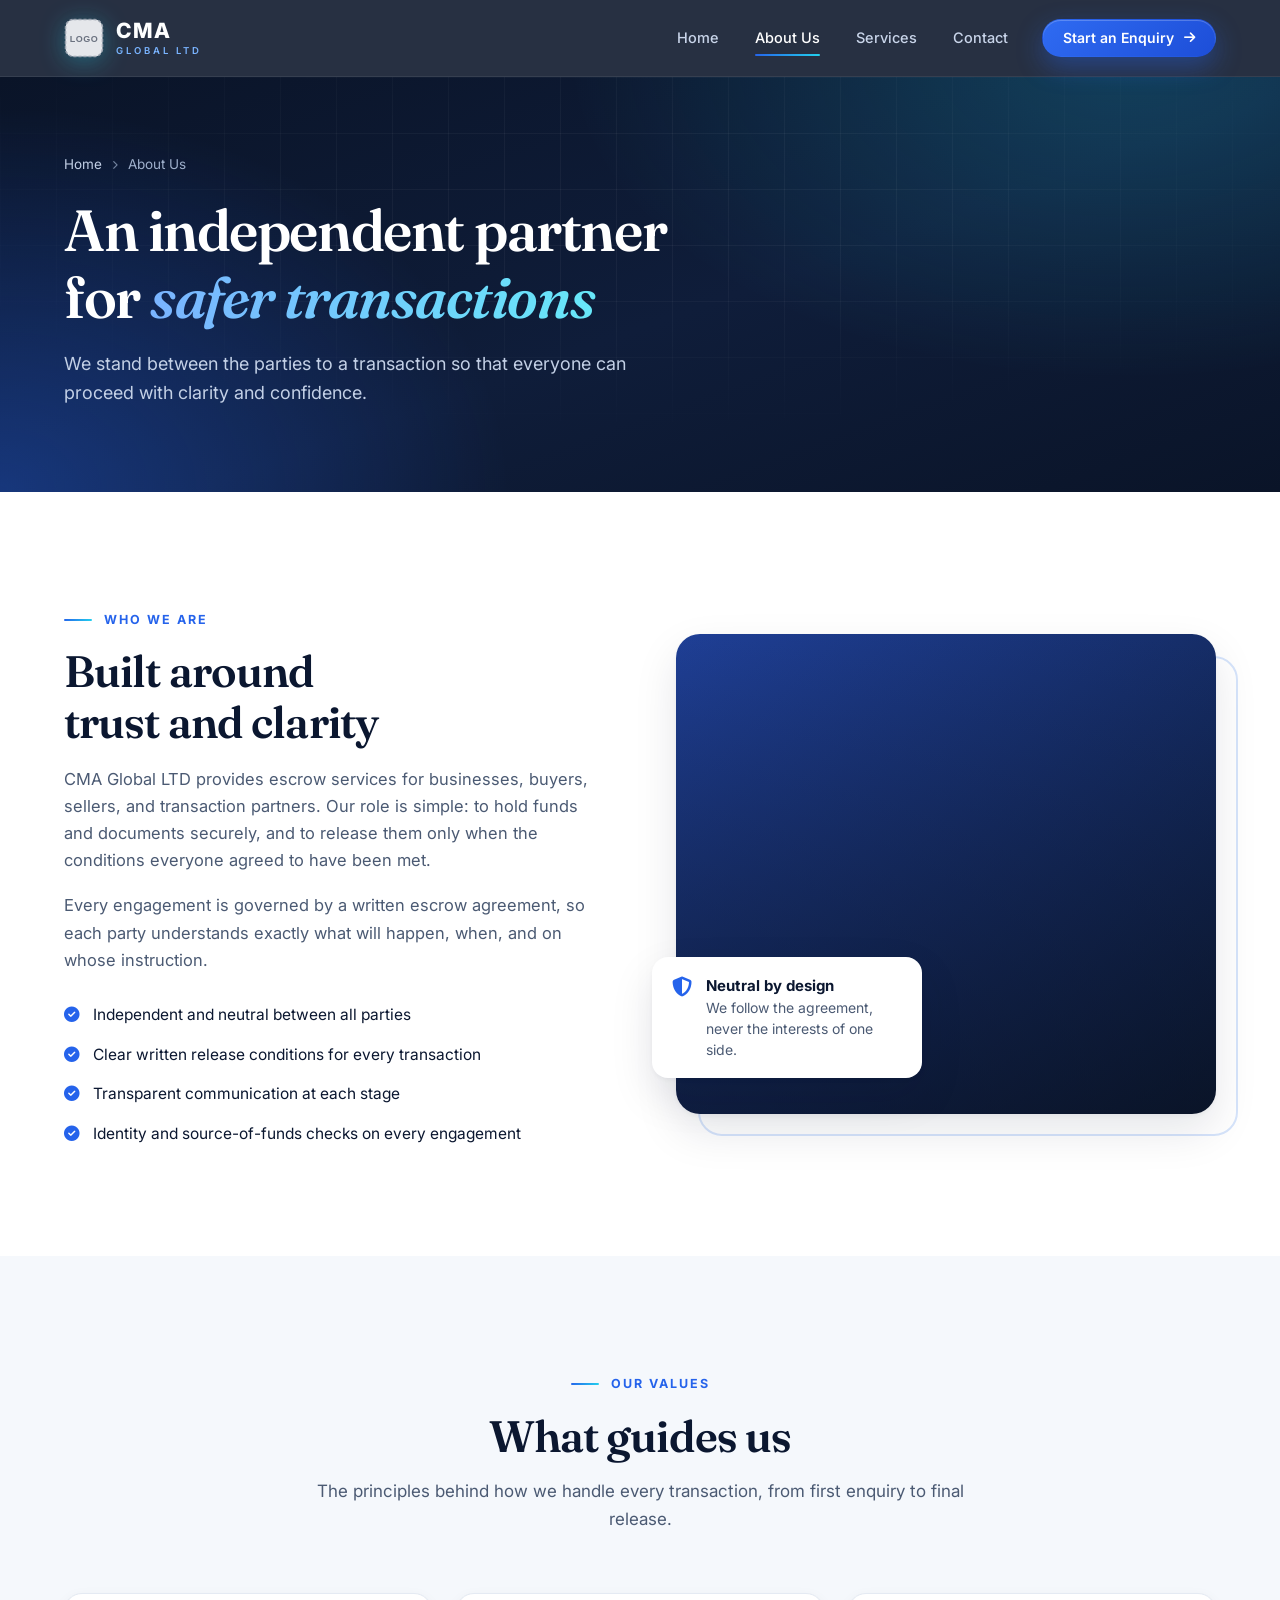
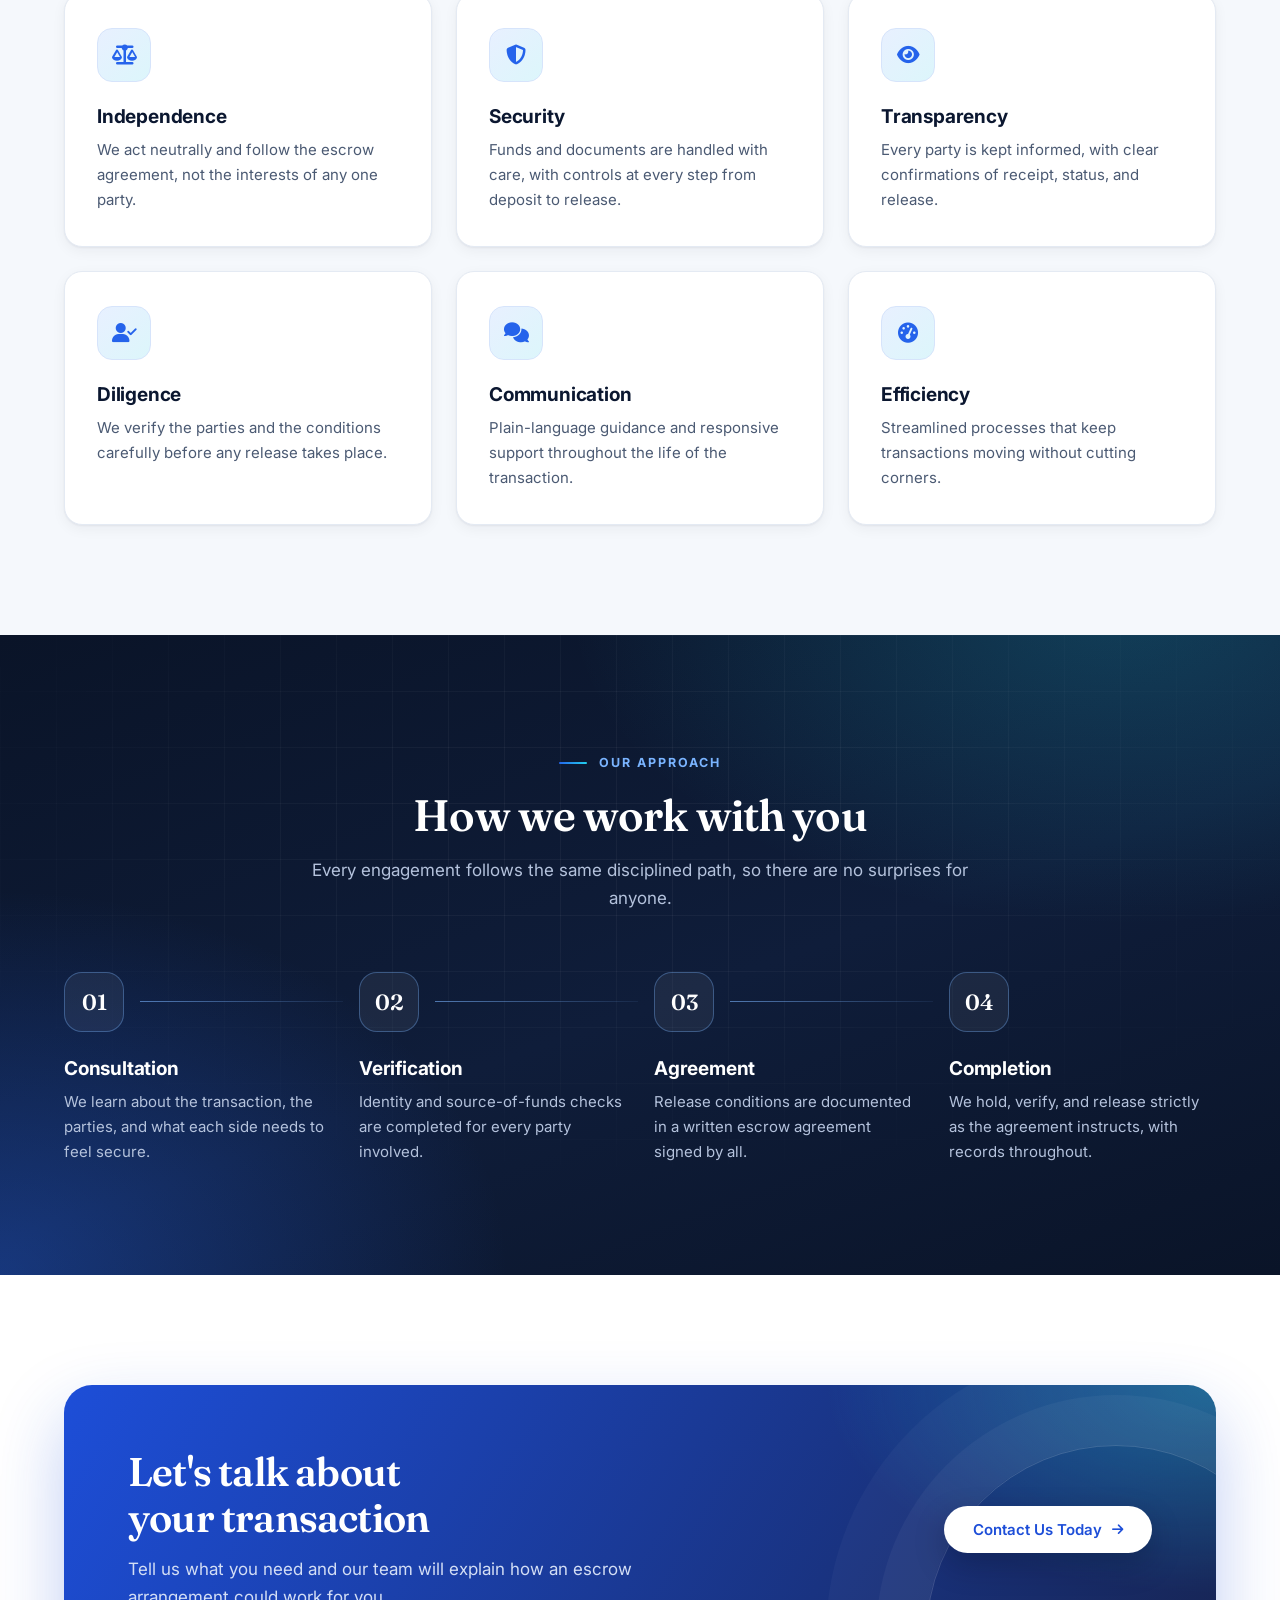
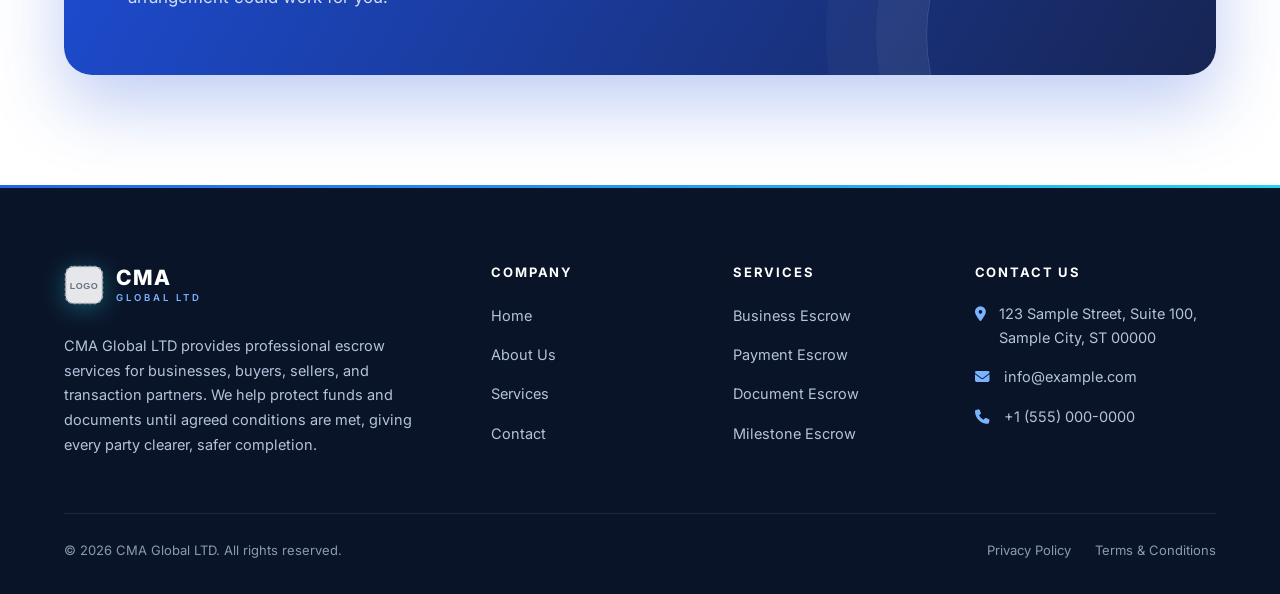
==== about.html @ c8bfd6c8 "Replace logo and contact details with sample placeholders Co-Authored-By: Claude Fable 5.1 <noreply@" ====
<!DOCTYPE html>
<html lang="en">
<head>
  <meta charset="UTF-8">
  <meta name="viewport" content="width=device-width, initial-scale=1.0">
  <title>About Us | CMA Global LTD</title>
  <meta name="description" content="Learn about CMA Global LTD, our approach to escrow, and the values that guide how we protect every transaction.">
  <link rel="preconnect" href="https://fonts.googleapis.com">
  <link rel="preconnect" href="https://fonts.gstatic.com" crossorigin>
  <link href="https://fonts.googleapis.com/css2?family=Fraunces:ital,opsz,wght@0,9..144,500;0,9..144,600;1,9..144,500;1,9..144,600&family=Inter:wght@400;500;600;700;800&display=swap" rel="stylesheet">
  <link rel="stylesheet" href="https://cdnjs.cloudflare.com/ajax/libs/font-awesome/6.5.2/css/all.min.css">
  <link rel="icon" type="image/svg+xml" href="favicon.svg">
  <link rel="stylesheet" href="css/style.css">
</head>
<body>
  <header id="site-header"></header>

  <main>
    <section class="page-hero">
      <div class="container">
        <nav class="crumbs" aria-label="Breadcrumb"><a href="index.html">Home</a><i class="fa-solid fa-chevron-right"></i><span>About Us</span></nav>
        <h1>An independent partner for <span class="gradient-text">safer transactions</span></h1>
        <p>We stand between the parties to a transaction so that everyone can proceed with clarity and confidence.</p>
      </div>
    </section>

    <section class="section">
      <div class="container split">
        <div class="reveal">
          <span class="eyebrow">Who We Are</span>
          <h2>Built around trust and clarity</h2>
          <p>CMA Global LTD provides escrow services for businesses, buyers, sellers, and transaction partners. Our role is simple: to hold funds and documents securely, and to release them only when the conditions everyone agreed to have been met.</p>
          <p>Every engagement is governed by a written escrow agreement, so each party understands exactly what will happen, when, and on whose instruction.</p>
          <ul class="check-list">
            <li><i class="fa-solid fa-circle-check"></i><span>Independent and neutral between all parties</span></li>
            <li><i class="fa-solid fa-circle-check"></i><span>Clear written release conditions for every transaction</span></li>
            <li><i class="fa-solid fa-circle-check"></i><span>Transparent communication at each stage</span></li>
            <li><i class="fa-solid fa-circle-check"></i><span>Identity and source-of-funds checks on every engagement</span></li>
          </ul>
        </div>
        <div class="media-wrap reveal">
          <div class="split-media" role="img" aria-label="Modern office interior"></div>
          <div class="media-note">
            <i class="fa-solid fa-shield-halved"></i>
            <div><strong>Neutral by design</strong>We follow the agreement, never the interests of one side.</div>
          </div>
        </div>
      </div>
    </section>

    <section class="section section-soft">
      <div class="container">
        <div class="section-head reveal">
          <span class="eyebrow">Our Values</span>
          <h2>What guides us</h2>
          <p>The principles behind how we handle every transaction, from first enquiry to final release.</p>
        </div>
        <div class="grid grid-3">
          <div class="card reveal">
            <div class="icon-box"><i class="fa-solid fa-scale-balanced"></i></div>
            <h3>Independence</h3>
            <p>We act neutrally and follow the escrow agreement, not the interests of any one party.</p>
          </div>
          <div class="card reveal">
            <div class="icon-box"><i class="fa-solid fa-shield-halved"></i></div>
            <h3>Security</h3>
            <p>Funds and documents are handled with care, with controls at every step from deposit to release.</p>
          </div>
          <div class="card reveal">
            <div class="icon-box"><i class="fa-solid fa-eye"></i></div>
            <h3>Transparency</h3>
            <p>Every party is kept informed, with clear confirmations of receipt, status, and release.</p>
          </div>
          <div class="card reveal">
            <div class="icon-box"><i class="fa-solid fa-user-check"></i></div>
            <h3>Diligence</h3>
            <p>We verify the parties and the conditions carefully before any release takes place.</p>
          </div>
          <div class="card reveal">
            <div class="icon-box"><i class="fa-solid fa-comments"></i></div>
            <h3>Communication</h3>
            <p>Plain-language guidance and responsive support throughout the life of the transaction.</p>
          </div>
          <div class="card reveal">
            <div class="icon-box"><i class="fa-solid fa-gauge-high"></i></div>
            <h3>Efficiency</h3>
            <p>Streamlined processes that keep transactions moving without cutting corners.</p>
          </div>
        </div>
      </div>
    </section>

    <section class="section section-dark">
      <div class="container">
        <div class="section-head reveal">
          <span class="eyebrow">Our Approach</span>
          <h2>How we work with you</h2>
          <p>Every engagement follows the same disciplined path, so there are no surprises for anyone.</p>
        </div>
        <div class="process">
          <div class="step reveal">
            <div class="step-num">01</div>
            <h3>Consultation</h3>
            <p>We learn about the transaction, the parties, and what each side needs to feel secure.</p>
          </div>
          <div class="step reveal">
            <div class="step-num">02</div>
            <h3>Verification</h3>
            <p>Identity and source-of-funds checks are completed for every party involved.</p>
          </div>
          <div class="step reveal">
            <div class="step-num">03</div>
            <h3>Agreement</h3>
            <p>Release conditions are documented in a written escrow agreement signed by all.</p>
          </div>
          <div class="step reveal">
            <div class="step-num">04</div>
            <h3>Completion</h3>
            <p>We hold, verify, and release strictly as the agreement instructs, with records throughout.</p>
          </div>
        </div>
      </div>
    </section>

    <section class="cta">
      <div class="container">
        <div class="cta-panel reveal">
          <div>
            <h2>Let's talk about your transaction</h2>
            <p>Tell us what you need and our team will explain how an escrow arrangement could work for you.</p>
          </div>
          <div class="cta-actions">
            <a class="btn btn-white" href="contact.html">Contact Us Today <i class="fa-solid fa-arrow-right"></i></a>
          </div>
        </div>
      </div>
    </section>
  </main>

  <footer id="site-footer"></footer>
  <script src="js/main.js"></script>
</body>
</html>
---- css/style.css ----
/* ===== CMA Global — shared styles ===== */
:root {
  --navy: #0a1428;
  --navy-2: #0f1d3a;
  --navy-3: #16284d;
  --blue: #2563eb;
  --blue-dark: #1d4ed8;
  --blue-light: #7ab4ff;
  --blue-soft: #e8f0ff;
  --cyan: #22d3ee;
  --text: #0b1730;
  --muted: #4b5a73;
  --muted-2: #8a99b3;
  --border: #e4eaf3;
  --bg-soft: #f5f8fc;
  --white: #ffffff;
  --radius: 18px;
  --radius-sm: 12px;
  --shadow-sm: 0 1px 2px rgba(11, 23, 48, 0.05), 0 4px 14px rgba(11, 23, 48, 0.05);
  --shadow: 0 2px 4px rgba(11, 23, 48, 0.04), 0 18px 44px rgba(11, 23, 48, 0.10);
  --shadow-lg: 0 30px 80px rgba(4, 12, 30, 0.35);
  --gradient: linear-gradient(135deg, #2563eb 0%, #22d3ee 100%);
  --font-display: "Fraunces", Georgia, "Times New Roman", serif;
  --font-body: "Inter", system-ui, -apple-system, "Segoe UI", Roboto, sans-serif;
  --header-h: 76px;
  --container: 1200px;
}

*, *::before, *::after { box-sizing: border-box; }

html { scroll-behavior: smooth; }

body {
  margin: 0;
  font-family: var(--font-body);
  color: var(--text);
  background: var(--white);
  line-height: 1.65;
  -webkit-font-smoothing: antialiased;
  text-rendering: optimizeLegibility;
}

img { max-width: 100%; display: block; }
a { color: inherit; text-decoration: none; }
p { margin: 0; }
ul { margin: 0; padding: 0; list-style: none; }

h1, h2, h3, h4 { margin: 0; line-height: 1.15; text-wrap: balance; }

h1, h2 {
  font-family: var(--font-display);
  font-weight: 600;
  letter-spacing: -0.02em;
}

h3, h4 { font-weight: 700; letter-spacing: -0.01em; }

::selection { background: rgba(37, 99, 235, 0.22); }

:focus-visible { outline: 2px solid var(--blue); outline-offset: 3px; border-radius: 6px; }

.container {
  width: 100%;
  max-width: var(--container);
  margin: 0 auto;
  padding: 0 24px;
}

/* ===== Header ===== */
.site-header {
  position: sticky;
  top: 0;
  z-index: 100;
  background: rgba(10, 20, 40, 0.88);
  backdrop-filter: saturate(160%) blur(14px);
  -webkit-backdrop-filter: saturate(160%) blur(14px);
  border-bottom: 1px solid rgba(255, 255, 255, 0.07);
  transition: background 0.3s, box-shadow 0.3s;
}

.site-header.scrolled {
  background: rgba(10, 20, 40, 0.97);
  box-shadow: 0 10px 30px rgba(4, 12, 30, 0.35);
}

.nav {
  display: flex;
  align-items: center;
  justify-content: space-between;
  height: var(--header-h);
}

.brand {
  display: inline-flex;
  align-items: center;
  gap: 12px;
  color: var(--white);
}

.brand-mark {
  width: 40px;
  height: 40px;
  flex-shrink: 0;
  filter: drop-shadow(0 4px 12px rgba(34, 211, 238, 0.35));
  transition: transform 0.25s;
}

.brand:hover .brand-mark { transform: scale(1.06); }

.brand-text { display: flex; flex-direction: column; line-height: 1; }

.brand-name {
  font-weight: 800;
  font-size: 21px;
  letter-spacing: 0.08em;
}

.brand-sub {
  margin-top: 5px;
  font-size: 9.5px;
  font-weight: 600;
  letter-spacing: 0.32em;
  text-transform: uppercase;
  color: var(--blue-light);
}

.nav-links { display: flex; align-items: center; gap: 4px; }

.nav-links a:not(.btn) {
  position: relative;
  color: #c9d5ea;
  font-size: 14.5px;
  font-weight: 500;
  padding: 10px 16px;
  border-radius: 8px;
  transition: color 0.2s;
}

.nav-links a:not(.btn)::after {
  content: "";
  position: absolute;
  left: 16px;
  right: 16px;
  bottom: 4px;
  height: 2px;
  border-radius: 2px;
  background: var(--gradient);
  transform: scaleX(0);
  transform-origin: left;
  transition: transform 0.25s ease;
}

.nav-links a:not(.btn):hover,
.nav-links a.active { color: var(--white); }

.nav-links a:not(.btn):hover::after,
.nav-links a.active::after { transform: scaleX(1); }

.nav-links .btn { margin-left: 14px; }

.nav-toggle {
  display: none;
  background: rgba(255, 255, 255, 0.06);
  border: 1px solid rgba(255, 255, 255, 0.12);
  border-radius: 10px;
  color: var(--white);
  font-size: 17px;
  width: 42px;
  height: 42px;
  cursor: pointer;
}

/* ===== Buttons ===== */
.btn {
  display: inline-flex;
  align-items: center;
  justify-content: center;
  gap: 10px;
  padding: 15px 28px;
  border-radius: 999px;
  font-weight: 600;
  font-size: 15px;
  line-height: 1;
  border: 1px solid transparent;
  cursor: pointer;
  font-family: inherit;
  white-space: nowrap;
  transition: transform 0.2s, box-shadow 0.2s, background 0.2s, border-color 0.2s;
}

.btn i { font-size: 13px; transition: transform 0.2s; }
.btn:hover { transform: translateY(-2px); }
.btn:hover i.fa-arrow-right { transform: translateX(4px); }

.btn-sm { padding: 11px 20px; font-size: 14px; }

.btn-primary {
  background: linear-gradient(135deg, #2f6bf2 0%, #1d4ed8 100%);
  color: var(--white);
  box-shadow: 0 10px 26px rgba(37, 99, 235, 0.4), inset 0 1px 0 rgba(255, 255, 255, 0.22);
}
.btn-primary:hover { box-shadow: 0 14px 32px rgba(37, 99, 235, 0.52), inset 0 1px 0 rgba(255, 255, 255, 0.22); }

.btn-ghost {
  background: rgba(255, 255, 255, 0.07);
  border-color: rgba(255, 255, 255, 0.24);
  color: var(--white);
}
.btn-ghost:hover { background: rgba(255, 255, 255, 0.14); border-color: rgba(255, 255, 255, 0.4); }

.btn-white { background: var(--white); color: var(--blue-dark); box-shadow: 0 12px 30px rgba(4, 12, 30, 0.25); }

/* ===== Shared dark backdrop (hero, page hero, process) ===== */
.hero, .page-hero, .section-dark {
  position: relative;
  color: var(--white);
  background:
    radial-gradient(900px 520px at 88% -5%, rgba(34, 211, 238, 0.20), transparent 62%),
    radial-gradient(820px 620px at 0% 100%, rgba(37, 99, 235, 0.38), transparent 62%),
    linear-gradient(160deg, #0a1428 0%, #0f1d3a 55%, #0a1428 100%);
  overflow: hidden;
  isolation: isolate;
}

.hero::before, .page-hero::before, .section-dark::before {
  content: "";
  position: absolute;
  inset: 0;
  z-index: -1;
  background-image:
    linear-gradient(rgba(255, 255, 255, 0.045) 1px, transparent 1px),
    linear-gradient(90deg, rgba(255, 255, 255, 0.045) 1px, transparent 1px);
  background-size: 56px 56px;
  -webkit-mask-image: radial-gradient(ellipse 80% 75% at 50% 30%, #000 25%, transparent 78%);
  mask-image: radial-gradient(ellipse 80% 75% at 50% 30%, #000 25%, transparent 78%);
}

/* ===== Hero ===== */
.hero { padding: 96px 0 150px; }

.hero-grid {
  display: grid;
  grid-template-columns: 1.1fr 0.9fr;
  gap: 64px;
  align-items: center;
}

.badge {
  display: inline-flex;
  align-items: center;
  gap: 10px;
  padding: 8px 16px 8px 12px;
  border-radius: 999px;
  background: rgba(255, 255, 255, 0.06);
  border: 1px solid rgba(122, 180, 255, 0.32);
  color: #cfe0ff;
  font-size: 13px;
  font-weight: 500;
  letter-spacing: 0.01em;
  margin-bottom: 26px;
}

.badge::before {
  content: "";
  width: 8px;
  height: 8px;
  border-radius: 50%;
  background: var(--cyan);
  box-shadow: 0 0 0 4px rgba(34, 211, 238, 0.2);
}

.hero h1 {
  font-size: clamp(42px, 5.6vw, 72px);
  line-height: 1.04;
  letter-spacing: -0.03em;
}

.gradient-text {
  font-style: italic;
  background: linear-gradient(90deg, #7ab4ff 0%, #67e8f9 100%);
  -webkit-background-clip: text;
  background-clip: text;
  color: transparent;
  padding-right: 0.08em;
}

.hero-lead {
  max-width: 560px;
  margin-top: 24px;
  font-size: 18.5px;
  line-height: 1.7;
  color: #c3d0e6;
}

.hero-actions {
  display: flex;
  gap: 14px;
  flex-wrap: wrap;
  margin-top: 38px;
}

.hero-points {
  display: flex;
  flex-wrap: wrap;
  gap: 12px 26px;
  margin-top: 40px;
  font-size: 14px;
  color: #aebdd8;
}

.hero-points li { display: inline-flex; align-items: center; gap: 9px; }
.hero-points i { color: var(--cyan); font-size: 13px; }

/* Hero illustration card */
.hero-visual { position: relative; padding: 18px 0 18px 18px; }

.hero-visual::before {
  content: "";
  position: absolute;
  inset: 10% 6% 6% 14%;
  background: var(--gradient);
  filter: blur(70px);
  opacity: 0.35;
  z-index: -1;
}

.escrow-card {
  background: linear-gradient(180deg, rgba(255, 255, 255, 0.11), rgba(255, 255, 255, 0.04));
  border: 1px solid rgba(255, 255, 255, 0.16);
  border-radius: 24px;
  padding: 28px;
  box-shadow: var(--shadow-lg);
  backdrop-filter: blur(16px);
  -webkit-backdrop-filter: blur(16px);
}

.escrow-card-head {
  display: flex;
  align-items: center;
  justify-content: space-between;
  gap: 12px;
  padding-bottom: 20px;
  margin-bottom: 22px;
  border-bottom: 1px solid rgba(255, 255, 255, 0.12);
  font-weight: 600;
  font-size: 15px;
}

.escrow-card-head span:first-child { display: inline-flex; align-items: center; gap: 10px; }
.escrow-card-head i { color: var(--cyan); }

.pill {
  font-size: 11px;
  font-weight: 600;
  letter-spacing: 0.08em;
  text-transform: uppercase;
  padding: 5px 10px;
  border-radius: 999px;
  background: rgba(255, 255, 255, 0.08);
  color: #aebdd8;
}

.escrow-steps { display: grid; gap: 0; }

.escrow-steps li {
  position: relative;
  display: flex;
  gap: 16px;
  padding-bottom: 22px;
}

.escrow-steps li:last-child { padding-bottom: 0; }

.escrow-steps li:not(:last-child)::before {
  content: "";
  position: absolute;
  left: 15px;
  top: 34px;
  bottom: 2px;
  width: 2px;
  background: rgba(255, 255, 255, 0.14);
}

.escrow-steps li.done:not(:last-child)::before { background: linear-gradient(180deg, #22d3ee, #2563eb); }

.escrow-dot {
  width: 32px;
  height: 32px;
  border-radius: 50%;
  display: grid;
  place-items: center;
  flex-shrink: 0;
  font-size: 12px;
  border: 2px solid rgba(255, 255, 255, 0.2);
  color: #8a99b3;
}

.done .escrow-dot { background: var(--gradient); border-color: transparent; color: var(--white); }

.active .escrow-dot {
  border-color: var(--cyan);
  color: var(--cyan);
  animation: pulse 2.2s ease-out infinite;
}

@keyframes pulse {
  0% { box-shadow: 0 0 0 0 rgba(34, 211, 238, 0.45); }
  100% { box-shadow: 0 0 0 12px rgba(34, 211, 238, 0); }
}

.escrow-steps strong { display: block; font-size: 15px; font-weight: 600; line-height: 1.3; }
.escrow-steps span { display: block; font-size: 13px; color: #9fb0cc; margin-top: 3px; }
.escrow-steps li:not(.done):not(.active) strong { color: #9fb0cc; }

.escrow-card-foot {
  display: flex;
  align-items: center;
  gap: 12px;
  margin-top: 24px;
  padding: 14px 16px;
  border-radius: 14px;
  background: rgba(10, 20, 40, 0.5);
  border: 1px solid rgba(255, 255, 255, 0.08);
  font-size: 13.5px;
  color: #c3d0e6;
}

.escrow-card-foot i { color: var(--cyan); }

.float-chip {
  position: absolute;
  left: -14px;
  bottom: -8px;
  display: inline-flex;
  align-items: center;
  gap: 10px;
  padding: 12px 18px;
  border-radius: 14px;
  background: var(--white);
  color: var(--text);
  font-size: 13.5px;
  font-weight: 600;
  box-shadow: var(--shadow-lg);
  animation: float 5s ease-in-out infinite;
}

.float-chip i { color: var(--blue); }

@keyframes float {
  0%, 100% { transform: translateY(0); }
  50% { transform: translateY(-8px); }
}

/* ===== Trust strip ===== */
.trust { position: relative; z-index: 2; margin-top: -72px; }

.trust-grid {
  display: grid;
  grid-template-columns: repeat(4, 1fr);
  background: var(--white);
  border: 1px solid var(--border);
  border-radius: var(--radius);
  box-shadow: var(--shadow);
}

.trust-item {
  display: flex;
  gap: 14px;
  align-items: flex-start;
  padding: 28px 26px;
}

.trust-item + .trust-item { border-left: 1px solid var(--border); }

.trust-item i {
  color: var(--blue);
  font-size: 19px;
  margin-top: 3px;
  width: 22px;
  text-align: center;
  flex-shrink: 0;
}

.trust-item strong { display: block; font-size: 15px; line-height: 1.3; }
.trust-item span { display: block; margin-top: 4px; font-size: 13.5px; color: var(--muted); line-height: 1.5; }

/* ===== Page hero (inner pages) ===== */
.page-hero { padding: 76px 0 84px; }

.crumbs {
  display: flex;
  align-items: center;
  gap: 10px;
  font-size: 13.5px;
  color: #9fb0cc;
  margin-bottom: 22px;
}

.crumbs a { color: #c3d0e6; transition: color 0.2s; }
.crumbs a:hover { color: var(--white); }
.crumbs i { font-size: 9px; opacity: 0.7; }

.page-hero h1 { font-size: clamp(36px, 5vw, 58px); max-width: 820px; letter-spacing: -0.025em; }
.page-hero p { max-width: 620px; margin-top: 18px; color: #c3d0e6; font-size: 18px; }

.hero-chips { display: flex; flex-wrap: wrap; gap: 10px; margin-top: 32px; }

.hero-chips a {
  display: inline-flex;
  align-items: center;
  gap: 9px;
  padding: 10px 18px;
  border-radius: 999px;
  font-size: 14px;
  font-weight: 500;
  color: #dbe6fa;
  background: rgba(255, 255, 255, 0.06);
  border: 1px solid rgba(255, 255, 255, 0.16);
  transition: background 0.2s, border-color 0.2s, transform 0.2s;
}

.hero-chips a:hover { background: rgba(255, 255, 255, 0.13); border-color: rgba(255, 255, 255, 0.34); transform: translateY(-2px); }
.hero-chips i { color: var(--cyan); font-size: 13px; }

/* ===== Sections ===== */
.section { padding: 110px 0; }
.section-soft { background: var(--bg-soft); }

.section-head { text-align: center; max-width: 660px; margin: 0 auto 60px; }

.eyebrow {
  display: inline-flex;
  align-items: center;
  gap: 12px;
  color: var(--blue);
  font-size: 12.5px;
  font-weight: 700;
  letter-spacing: 0.16em;
  text-transform: uppercase;
  margin-bottom: 16px;
}

.eyebrow::before {
  content: "";
  width: 28px;
  height: 2px;
  border-radius: 2px;
  background: var(--gradient);
}

.section-head h2, .split h2 { font-size: clamp(30px, 4vw, 44px); }
.section-head p { margin-top: 16px; color: var(--muted); font-size: 17px; }

.section-dark .eyebrow { color: var(--blue-light); }
.section-dark .section-head p { color: #b4c2dc; }

/* ===== Cards ===== */
.grid { display: grid; gap: 24px; }
.grid-2 { grid-template-columns: repeat(2, 1fr); }
.grid-3 { grid-template-columns: repeat(3, 1fr); }
.grid-4 { grid-template-columns: repeat(4, 1fr); }

.card {
  position: relative;
  background: var(--white);
  border: 1px solid var(--border);
  border-radius: var(--radius);
  padding: 34px 32px;
  box-shadow: var(--shadow-sm);
  overflow: hidden;
  transition: transform 0.25s, box-shadow 0.25s, border-color 0.25s;
}

.card::before {
  content: "";
  position: absolute;
  top: 0;
  left: 0;
  right: 0;
  height: 3px;
  background: var(--gradient);
  transform: scaleX(0);
  transform-origin: left;
  transition: transform 0.35s ease;
}

.card:hover {
  transform: translateY(-6px);
  border-color: #cfdcf2;
  box-shadow: var(--shadow);
}

.card:hover::before { transform: scaleX(1); }

.icon-box {
  width: 54px;
  height: 54px;
  border-radius: 15px;
  background: linear-gradient(135deg, #e8f0ff 0%, #dcf6fb 100%);
  border: 1px solid #d6e4fb;
  color: var(--blue);
  display: grid;
  place-items: center;
  font-size: 20px;
  margin-bottom: 24px;
  flex-shrink: 0;
  transition: background 0.3s, color 0.3s, border-color 0.3s;
}

.card:hover .icon-box,
.service-detail:hover .icon-box {
  background: var(--gradient);
  border-color: transparent;
  color: var(--white);
}

.card h3 { font-size: 19px; margin-bottom: 10px; }
.card p { color: var(--muted); font-size: 15px; }

.card-row { display: flex; gap: 22px; align-items: flex-start; }
.card-row .icon-box { margin-bottom: 0; }

.link-more {
  display: inline-flex;
  align-items: center;
  gap: 8px;
  margin-top: 18px;
  color: var(--blue);
  font-weight: 600;
  font-size: 14.5px;
}
.link-more i { transition: transform 0.2s; font-size: 12px; }
.link-more:hover i { transform: translateX(5px); }

/* Whole-card link target for service cards */
.card-row .link-more::after { content: ""; position: absolute; inset: 0; }

/* ===== Process (dark) ===== */
.process { display: grid; grid-template-columns: repeat(4, 1fr); gap: 28px; }

.step { position: relative; }

.step:not(:last-child)::after {
  content: "";
  position: absolute;
  top: 29px;
  left: 76px;
  right: -12px;
  height: 1px;
  background: linear-gradient(90deg, rgba(122, 180, 255, 0.6), rgba(122, 180, 255, 0.08));
}

.step-num {
  width: 60px;
  height: 60px;
  border-radius: 18px;
  background: rgba(255, 255, 255, 0.06);
  border: 1px solid rgba(122, 180, 255, 0.35);
  color: var(--white);
  font-family: var(--font-display);
  font-size: 22px;
  font-weight: 600;
  display: grid;
  place-items: center;
  margin-bottom: 26px;
  transition: background 0.3s, border-color 0.3s, transform 0.3s;
}

.step:hover .step-num { background: var(--gradient); border-color: transparent; transform: translateY(-4px); }

.step h3 { font-size: 19px; margin-bottom: 10px; }
.step p { color: #b4c2dc; font-size: 15px; }

/* ===== Split layout ===== */
.split {
  display: grid;
  grid-template-columns: 1fr 1fr;
  gap: 72px;
  align-items: center;
}

.split p { color: var(--muted); margin-top: 18px; font-size: 16.5px; }
.split .btn { margin-top: 32px; }

.split-media {
  position: relative;
  border-radius: 24px;
  min-height: 480px;
  background:
    linear-gradient(180deg, rgba(37, 99, 235, 0.12), rgba(10, 20, 40, 0.55)),
    url("https://images.unsplash.com/photo-1497366216548-37526070297c?auto=format&fit=crop&w=1200&q=70") center / cover no-repeat,
    linear-gradient(135deg, #1e3a8a, #0a1428);
  box-shadow: var(--shadow);
}

.split-media::before {
  content: "";
  position: absolute;
  inset: 22px -22px -22px 22px;
  border: 2px solid #d6e4fb;
  border-radius: 24px;
  z-index: -1;
}

.media-wrap { position: relative; isolation: isolate; }

.media-note {
  position: absolute;
  left: -24px;
  bottom: 36px;
  max-width: 270px;
  display: flex;
  gap: 14px;
  align-items: flex-start;
  padding: 18px 20px;
  border-radius: 16px;
  background: var(--white);
  box-shadow: var(--shadow);
  font-size: 14px;
  line-height: 1.5;
  color: var(--muted);
}

.media-note i { color: var(--blue); font-size: 20px; margin-top: 2px; }
.media-note strong { display: block; color: var(--text); font-size: 15px; }

.check-list { margin-top: 28px; display: grid; gap: 14px; }

.check-list li {
  display: flex;
  gap: 13px;
  align-items: flex-start;
  color: var(--text);
  font-size: 15.5px;
}

.check-list i { color: var(--blue); margin-top: 5px; }

/* Audience tiles */
.audience { display: grid; grid-template-columns: 1fr 1fr; gap: 20px; }

.audience-tile {
  padding: 28px 26px;
  border-radius: var(--radius);
  background: var(--bg-soft);
  border: 1px solid var(--border);
  transition: transform 0.25s, box-shadow 0.25s, background 0.25s, border-color 0.25s;
}

.audience-tile:nth-child(even) { transform: translateY(24px); }

.audience-tile:hover {
  background: var(--white);
  border-color: #cfdcf2;
  box-shadow: var(--shadow);
}

.audience-tile i { color: var(--blue); font-size: 20px; margin-bottom: 16px; }
.audience-tile h3 { font-size: 17px; margin-bottom: 8px; }
.audience-tile p { margin-top: 0; font-size: 14.5px; color: var(--muted); }

/* ===== Service detail ===== */
.service-detail {
  position: relative;
  display: grid;
  grid-template-columns: auto 1fr;
  gap: 30px;
  padding: 42px;
  background: var(--white);
  border: 1px solid var(--border);
  border-radius: var(--radius);
  box-shadow: var(--shadow-sm);
  scroll-margin-top: calc(var(--header-h) + 24px);
  counter-increment: service;
  transition: box-shadow 0.25s, border-color 0.25s;
}

.services-list { counter-reset: service; }

.service-detail::after {
  content: "0" counter(service);
  position: absolute;
  top: 30px;
  right: 38px;
  font-family: var(--font-display);
  font-size: 46px;
  font-weight: 600;
  line-height: 1;
  color: #e6edf8;
}

.service-detail:hover { border-color: #cfdcf2; box-shadow: var(--shadow); }
.service-detail:target { border-color: var(--blue); box-shadow: 0 0 0 4px rgba(37, 99, 235, 0.12), var(--shadow); }

.service-detail + .service-detail { margin-top: 24px; }
.service-detail .icon-box { margin-bottom: 0; }
.service-detail h3 { font-size: 24px; font-family: var(--font-display); font-weight: 600; padding-right: 80px; }
.service-detail p { color: var(--muted); margin-top: 12px; max-width: 760px; font-size: 16px; }

.service-detail .check-list {
  grid-template-columns: repeat(3, 1fr);
  gap: 14px;
  margin-top: 26px;
  padding-top: 26px;
  border-top: 1px solid var(--border);
}

.service-detail .check-list li { font-size: 14.5px; color: var(--muted); }

/* ===== FAQ ===== */
.faq { max-width: 820px; margin: 0 auto; display: grid; gap: 14px; }

.faq details {
  background: var(--white);
  border: 1px solid var(--border);
  border-radius: 16px;
  padding: 0 26px;
  box-shadow: var(--shadow-sm);
  transition: border-color 0.2s, box-shadow 0.2s;
}

.faq details:hover { border-color: #cfdcf2; }
.faq details[open] { border-color: #bcd0f5; box-shadow: var(--shadow); }

.faq summary {
  cursor: pointer;
  font-weight: 600;
  font-size: 16.5px;
  list-style: none;
  display: flex;
  justify-content: space-between;
  gap: 16px;
  align-items: center;
  padding: 22px 0;
}

.faq summary::-webkit-details-marker { display: none; }

.faq summary::after {
  content: "+";
  flex-shrink: 0;
  width: 32px;
  height: 32px;
  border-radius: 50%;
  display: grid;
  place-items: center;
  background: var(--blue-soft);
  color: var(--blue);
  font-size: 20px;
  font-weight: 400;
  line-height: 1;
  transition: transform 0.25s, background 0.25s, color 0.25s;
}

.faq details[open] summary::after { transform: rotate(45deg); background: var(--blue); color: var(--white); }
.faq details p { color: var(--muted); padding: 0 48px 24px 0; font-size: 15.5px; }

/* ===== CTA ===== */
.cta { padding: 0 0 110px; background: var(--white); }
.section-soft + .cta { background: var(--bg-soft); }
.section-dark + .cta { padding-top: 110px; }

.cta-panel {
  position: relative;
  display: flex;
  align-items: center;
  justify-content: space-between;
  gap: 40px;
  padding: 64px;
  border-radius: 28px;
  color: var(--white);
  background:
    radial-gradient(600px 320px at 100% 0%, rgba(34, 211, 238, 0.35), transparent 65%),
    linear-gradient(120deg, #1d4ed8 0%, #172554 100%);
  box-shadow: 0 30px 70px rgba(29, 78, 216, 0.28);
  overflow: hidden;
  isolation: isolate;
}

.cta-panel::before {
  content: "";
  position: absolute;
  right: -90px;
  bottom: -150px;
  width: 380px;
  height: 380px;
  border-radius: 50%;
  border: 1px solid rgba(255, 255, 255, 0.16);
  box-shadow: 0 0 0 50px rgba(255, 255, 255, 0.04), 0 0 0 100px rgba(255, 255, 255, 0.03);
  z-index: -1;
}

.cta h2 { font-size: clamp(28px, 3.6vw, 40px); max-width: 560px; }
.cta p { max-width: 540px; margin-top: 14px; color: #d3def5; font-size: 17px; }
.cta-actions { display: flex; flex-wrap: wrap; gap: 14px; flex-shrink: 0; }

/* ===== Contact ===== */
.contact-grid {
  display: grid;
  grid-template-columns: 1fr 1.45fr;
  gap: 36px;
  align-items: start;
}

.contact-info { display: grid; gap: 18px; }
.contact-info .card { padding: 26px 28px; }
.contact-info .card h3 { font-size: 16px; margin-bottom: 4px; }
.contact-info .card a { color: var(--blue); font-weight: 600; word-break: break-word; }
.contact-info .card a:hover { text-decoration: underline; }

.form-card {
  background: var(--white);
  border: 1px solid var(--border);
  border-radius: 24px;
  padding: 44px;
  box-shadow: var(--shadow);
}

.form-card h2 { font-size: 30px; }
.form-intro { color: var(--muted); margin: 8px 0 30px; font-size: 15.5px; }

.form-row { display: grid; grid-template-columns: 1fr 1fr; gap: 18px; }
.field { margin-bottom: 20px; }

.field label {
  display: block;
  font-size: 13.5px;
  font-weight: 600;
  margin-bottom: 8px;
}

.field input, .field select, .field textarea {
  width: 100%;
  padding: 14px 16px;
  border: 1px solid #d5deeb;
  border-radius: var(--radius-sm);
  font-family: inherit;
  font-size: 15px;
  color: var(--text);
  background: var(--bg-soft);
  transition: border-color 0.2s, box-shadow 0.2s, background 0.2s;
}

.field select {
  appearance: none;
  -webkit-appearance: none;
  padding-right: 42px;
  background-image: url("data:image/svg+xml,%3Csvg xmlns='http://www.w3.org/2000/svg' width='12' height='8' viewBox='0 0 12 8'%3E%3Cpath d='M1 1.5 6 6.5l5-5' fill='none' stroke='%234b5a73' stroke-width='1.8' stroke-linecap='round' stroke-linejoin='round'/%3E%3C/svg%3E");
  background-repeat: no-repeat;
  background-position: right 16px center;
}

.field textarea { min-height: 150px; resize: vertical; }
.field ::placeholder { color: var(--muted-2); }

.field input:hover, .field select:hover, .field textarea:hover { border-color: #b9c8de; }

.field input:focus, .field select:focus, .field textarea:focus {
  outline: none;
  border-color: var(--blue);
  background-color: var(--white);
  box-shadow: 0 0 0 4px rgba(37, 99, 235, 0.12);
}

.form-note {
  display: flex;
  gap: 10px;
  align-items: flex-start;
  font-size: 13px;
  color: var(--muted);
  margin-top: 20px;
}

.form-note i { color: var(--muted-2); margin-top: 4px; }
.form-note a { color: var(--blue); font-weight: 600; }

.form-status {
  display: none;
  margin-top: 18px;
  padding: 14px 16px;
  border-radius: var(--radius-sm);
  background: #ecfdf5;
  border: 1px solid #a7f3d0;
  color: #065f46;
  font-size: 14.5px;
}
.form-status.show { display: block; }

/* ===== Legal pages ===== */
.legal {
  max-width: 860px;
  margin: 0 auto;
  background: var(--white);
  border: 1px solid var(--border);
  border-radius: 24px;
  padding: 56px 60px;
  box-shadow: var(--shadow-sm);
  counter-reset: none;
}

.legal h2 {
  font-size: 23px;
  margin: 40px 0 12px;
  padding-top: 32px;
  border-top: 1px solid var(--border);
}

.legal p, .legal li { color: var(--muted); font-size: 16px; }
.legal p + p { margin-top: 12px; }
.legal a { color: var(--blue); font-weight: 600; }
.legal a:hover { text-decoration: underline; }
.legal ul { list-style: none; display: grid; gap: 10px; margin-top: 12px; }

.legal ul li { position: relative; padding-left: 22px; }

.legal ul li::before {
  content: "";
  position: absolute;
  left: 2px;
  top: 11px;
  width: 7px;
  height: 7px;
  border-radius: 50%;
  background: var(--gradient);
}

.legal .updated {
  display: inline-flex;
  align-items: center;
  gap: 9px;
  padding: 7px 14px;
  border-radius: 999px;
  background: var(--bg-soft);
  border: 1px solid var(--border);
  color: var(--muted);
  font-size: 13.5px;
}

.legal .updated + h2 { border-top: 0; padding-top: 0; margin-top: 30px; }

/* ===== Footer ===== */
.site-footer {
  position: relative;
  background: var(--navy);
  color: #b4c2dc;
  padding: 80px 0 0;
}

.site-footer::before {
  content: "";
  position: absolute;
  top: 0;
  left: 0;
  right: 0;
  height: 3px;
  background: var(--gradient);
}

.footer-grid {
  display: grid;
  grid-template-columns: 2fr 1fr 1fr 1.3fr;
  gap: 56px;
  padding-bottom: 56px;
}

.footer-about p { margin-top: 22px; font-size: 14.5px; max-width: 380px; line-height: 1.7; }
.footer-about .fine { font-size: 12.5px; color: var(--muted-2); margin-top: 14px; }

.site-footer h4 {
  color: var(--white);
  font-size: 13px;
  font-weight: 700;
  letter-spacing: 0.14em;
  text-transform: uppercase;
  margin-bottom: 22px;
}

.footer-links { display: grid; gap: 13px; }
.footer-links a { font-size: 14.5px; transition: color 0.2s, padding-left 0.2s; }
.footer-links a:hover { color: var(--white); padding-left: 4px; }

.footer-contact { display: grid; gap: 16px; font-size: 14.5px; }
.footer-contact li { display: flex; gap: 13px; align-items: flex-start; }
.footer-contact i { color: var(--blue-light); margin-top: 5px; width: 16px; text-align: center; }
.footer-contact a { transition: color 0.2s; word-break: break-word; }
.footer-contact a:hover { color: var(--white); }

.footer-bottom {
  display: flex;
  flex-wrap: wrap;
  justify-content: space-between;
  gap: 12px 24px;
  border-top: 1px solid rgba(255, 255, 255, 0.09);
  padding: 26px 0 32px;
  font-size: 13px;
  color: var(--muted-2);
}

.footer-bottom nav { display: flex; gap: 24px; }
.footer-bottom a:hover { color: var(--white); }

/* ===== Reveal animation ===== */
.reveal {
  opacity: 0;
  translate: 0 26px;
  transition: opacity 0.7s ease, translate 0.7s ease, transform 0.25s, box-shadow 0.25s, border-color 0.25s, background 0.25s;
}
.reveal.visible { opacity: 1; translate: none; }

/* ===== Responsive ===== */
@media (max-width: 1020px) {
  .hero { padding: 72px 0 130px; }
  .hero-grid { grid-template-columns: 1fr; gap: 56px; }
  .hero-visual { max-width: 520px; padding-left: 14px; }
  .trust-grid { grid-template-columns: 1fr 1fr; }
  .trust-item:nth-child(3) { border-left: 0; }
  .trust-item:nth-child(n + 3) { border-top: 1px solid var(--border); }
  .grid-3, .grid-4 { grid-template-columns: repeat(2, 1fr); }
  .process { grid-template-columns: 1fr 1fr; gap: 44px 28px; }
  .step::after { display: none; }
  .split, .contact-grid { grid-template-columns: 1fr; gap: 56px; }
  .split-media { min-height: 340px; }
  .media-note { left: 20px; }
  .cta-panel { flex-direction: column; align-items: flex-start; padding: 48px; }
  .service-detail .check-list { grid-template-columns: 1fr; }
  .footer-grid { grid-template-columns: 1fr 1fr 1fr; gap: 44px; }
  .footer-about { grid-column: 1 / -1; }
}

@media (max-width: 860px) {
  .nav-toggle { display: block; }

  .nav-links {
    display: none;
    position: absolute;
    top: var(--header-h);
    left: 0;
    right: 0;
    flex-direction: column;
    align-items: stretch;
    gap: 2px;
    background: var(--navy);
    padding: 12px 24px 24px;
    border-bottom: 1px solid rgba(255, 255, 255, 0.08);
    box-shadow: 0 24px 40px rgba(4, 12, 30, 0.4);
  }

  .nav-links.open { display: flex; }
  .nav-links a:not(.btn) { padding: 13px 14px; }
  .nav-links a:not(.btn)::after { display: none; }
  .nav-links a.active { background: rgba(255, 255, 255, 0.07); }
  .nav-links .btn { margin: 12px 0 0; }
}

@media (max-width: 680px) {
  :root { --header-h: 68px; }
  .section { padding: 76px 0; }
  .cta { padding-bottom: 76px; }
  .section-dark + .cta { padding-top: 76px; }
  .section-head { margin-bottom: 44px; }
  .page-hero { padding: 56px 0 64px; }
  .grid-2, .grid-3, .grid-4, .form-row, .process, .audience, .trust-grid { grid-template-columns: 1fr; }
  .trust-item + .trust-item { border-left: 0; border-top: 1px solid var(--border); }
  .trust-item { padding: 22px 24px; }
  .audience-tile:nth-child(even) { transform: none; }
  .card { padding: 28px 26px; }
  .card-row { flex-direction: column; gap: 18px; }
  .service-detail { grid-template-columns: 1fr; padding: 30px 26px; gap: 22px; }
  .service-detail::after { top: 28px; right: 26px; font-size: 38px; }
  .service-detail h3 { padding-right: 0; }
  .form-card { padding: 30px 24px; }
  .legal { padding: 36px 26px; }
  .cta-panel { padding: 40px 28px; border-radius: 22px; }
  .cta-actions, .cta-actions .btn, .hero-actions .btn { width: 100%; }
  .float-chip { left: 0; }
  .split-media::before { display: none; }
  .media-note { position: static; max-width: none; margin-top: 16px; }
  .faq details p { padding-right: 0; }
  .footer-grid { grid-template-columns: 1fr; gap: 40px; }
  .footer-bottom { flex-direction: column; }
}

@media (prefers-reduced-motion: reduce) {
  html { scroll-behavior: auto; }
  .reveal { opacity: 1; translate: none; transition: none; }
  .float-chip, .active .escrow-dot { animation: none; }
}
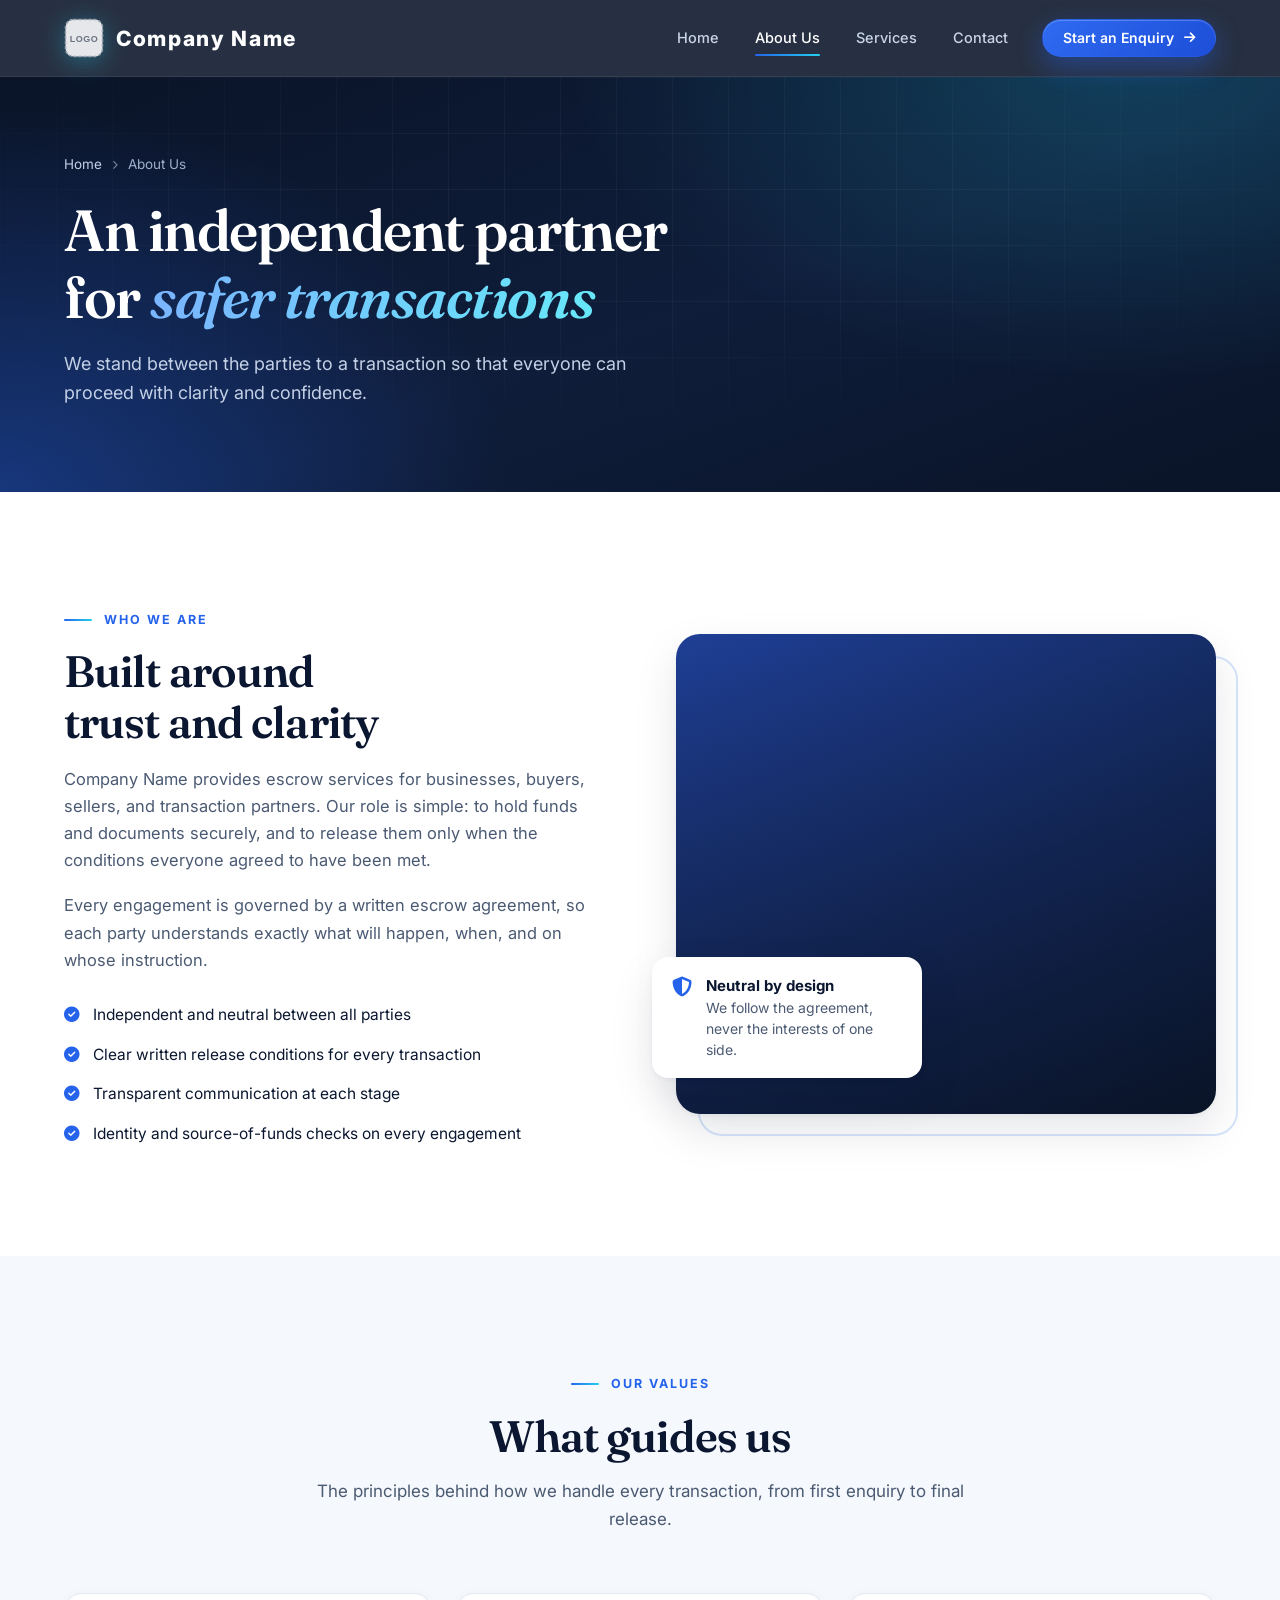
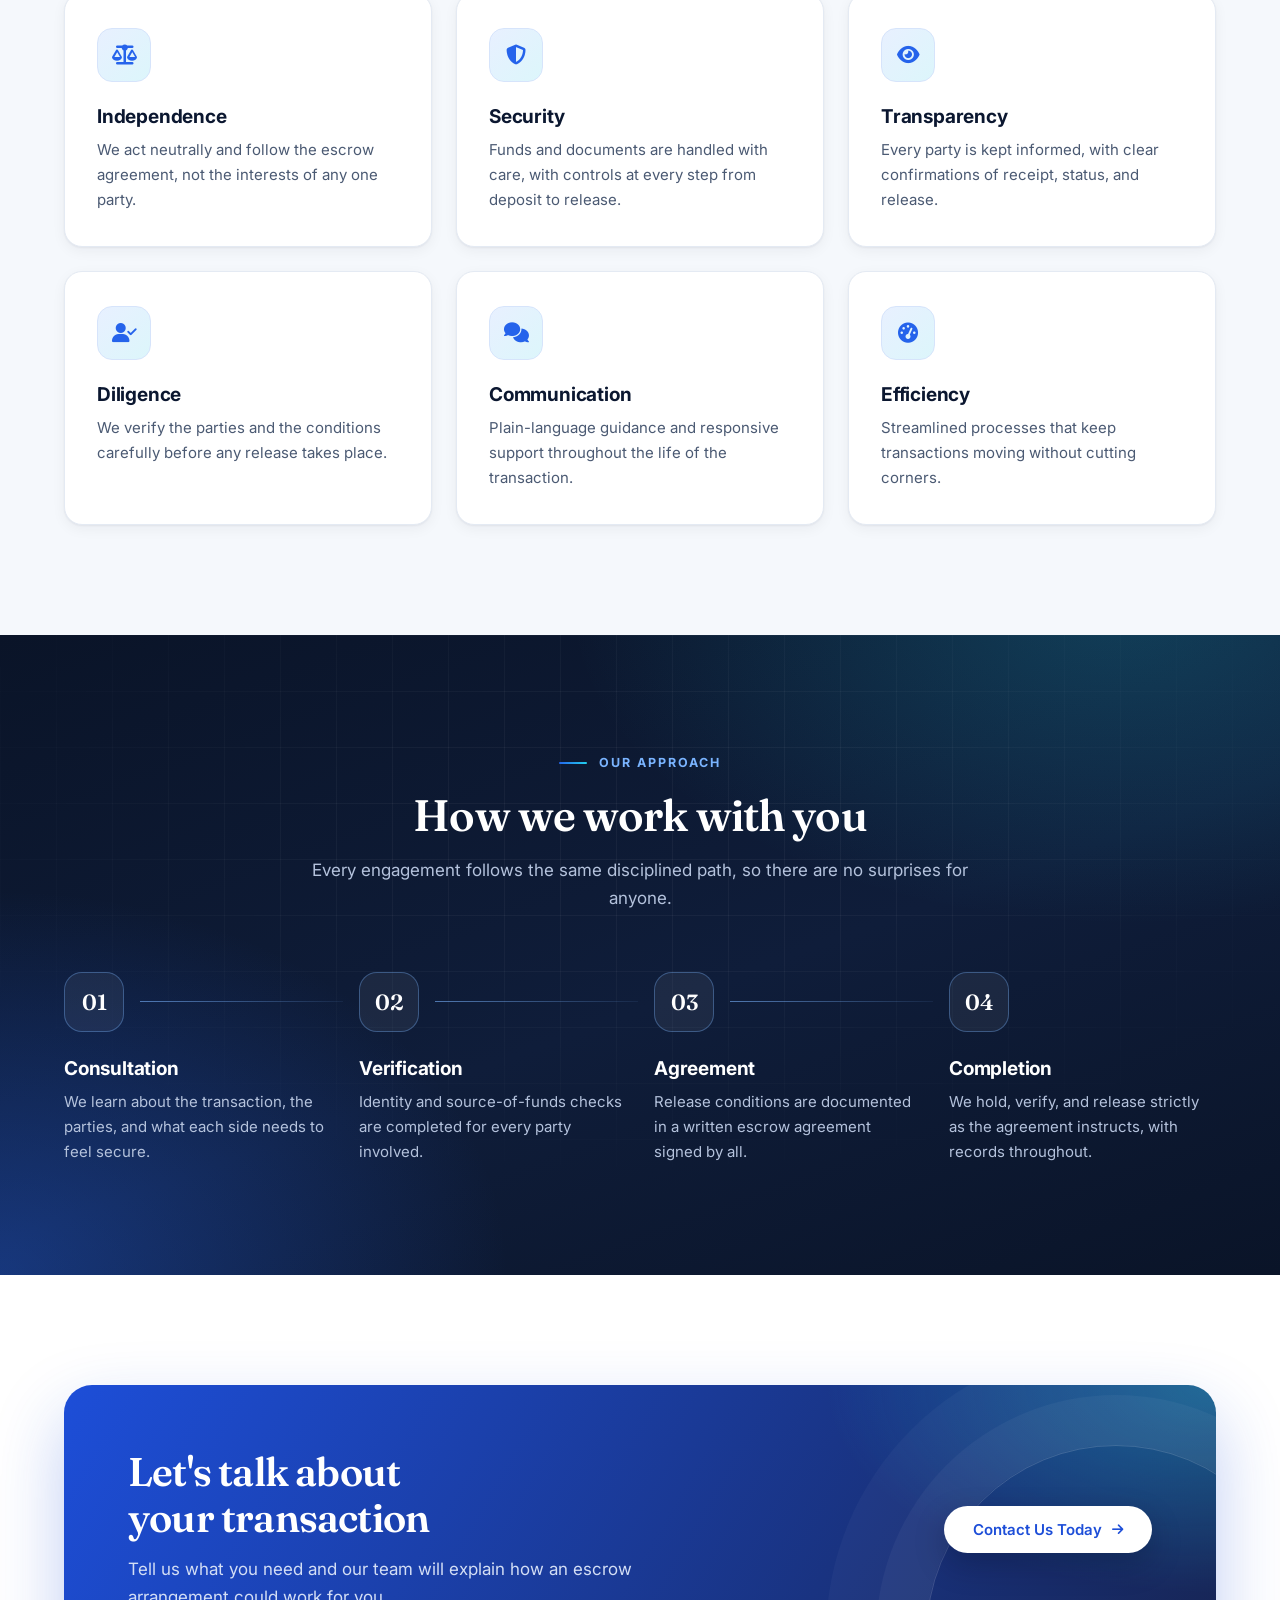
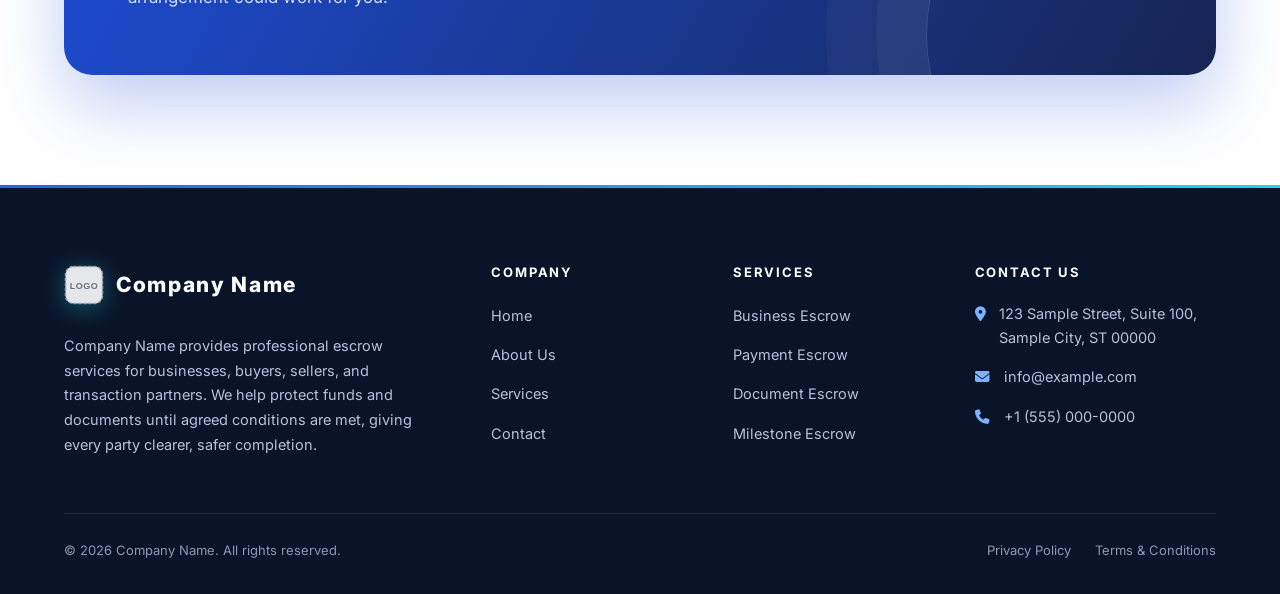
==== commit 2136c776: "Replace company name with "Company Name" placeholder Co-Authored-By: Claude Fable 5.1 <noreply@anthr" ====
--- a/about.html
+++ b/about.html
@@ -3,8 +3,8 @@
 <head>
   <meta charset="UTF-8">
   <meta name="viewport" content="width=device-width, initial-scale=1.0">
-  <title>About Us | CMA Global LTD</title>
-  <meta name="description" content="Learn about CMA Global LTD, our approach to escrow, and the values that guide how we protect every transaction.">
+  <title>About Us | Company Name</title>
+  <meta name="description" content="Learn about Company Name, our approach to escrow, and the values that guide how we protect every transaction.">
   <link rel="preconnect" href="https://fonts.googleapis.com">
   <link rel="preconnect" href="https://fonts.gstatic.com" crossorigin>
   <link href="https://fonts.googleapis.com/css2?family=Fraunces:ital,opsz,wght@0,9..144,500;0,9..144,600;1,9..144,500;1,9..144,600&family=Inter:wght@400;500;600;700;800&display=swap" rel="stylesheet">
@@ -29,7 +29,7 @@
         <div class="reveal">
           <span class="eyebrow">Who We Are</span>
           <h2>Built around trust and clarity</h2>
-          <p>CMA Global LTD provides escrow services for businesses, buyers, sellers, and transaction partners. Our role is simple: to hold funds and documents securely, and to release them only when the conditions everyone agreed to have been met.</p>
+          <p>Company Name provides escrow services for businesses, buyers, sellers, and transaction partners. Our role is simple: to hold funds and documents securely, and to release them only when the conditions everyone agreed to have been met.</p>
           <p>Every engagement is governed by a written escrow agreement, so each party understands exactly what will happen, when, and on whose instruction.</p>
           <ul class="check-list">
             <li><i class="fa-solid fa-circle-check"></i><span>Independent and neutral between all parties</span></li>
--- a/css/style.css
+++ b/css/style.css
@@ -1,4 +1,4 @@
-/* ===== CMA Global — shared styles ===== */
+/* ===== Company Name — shared styles ===== */
 :root {
   --navy: #0a1428;
   --navy-2: #0f1d3a;
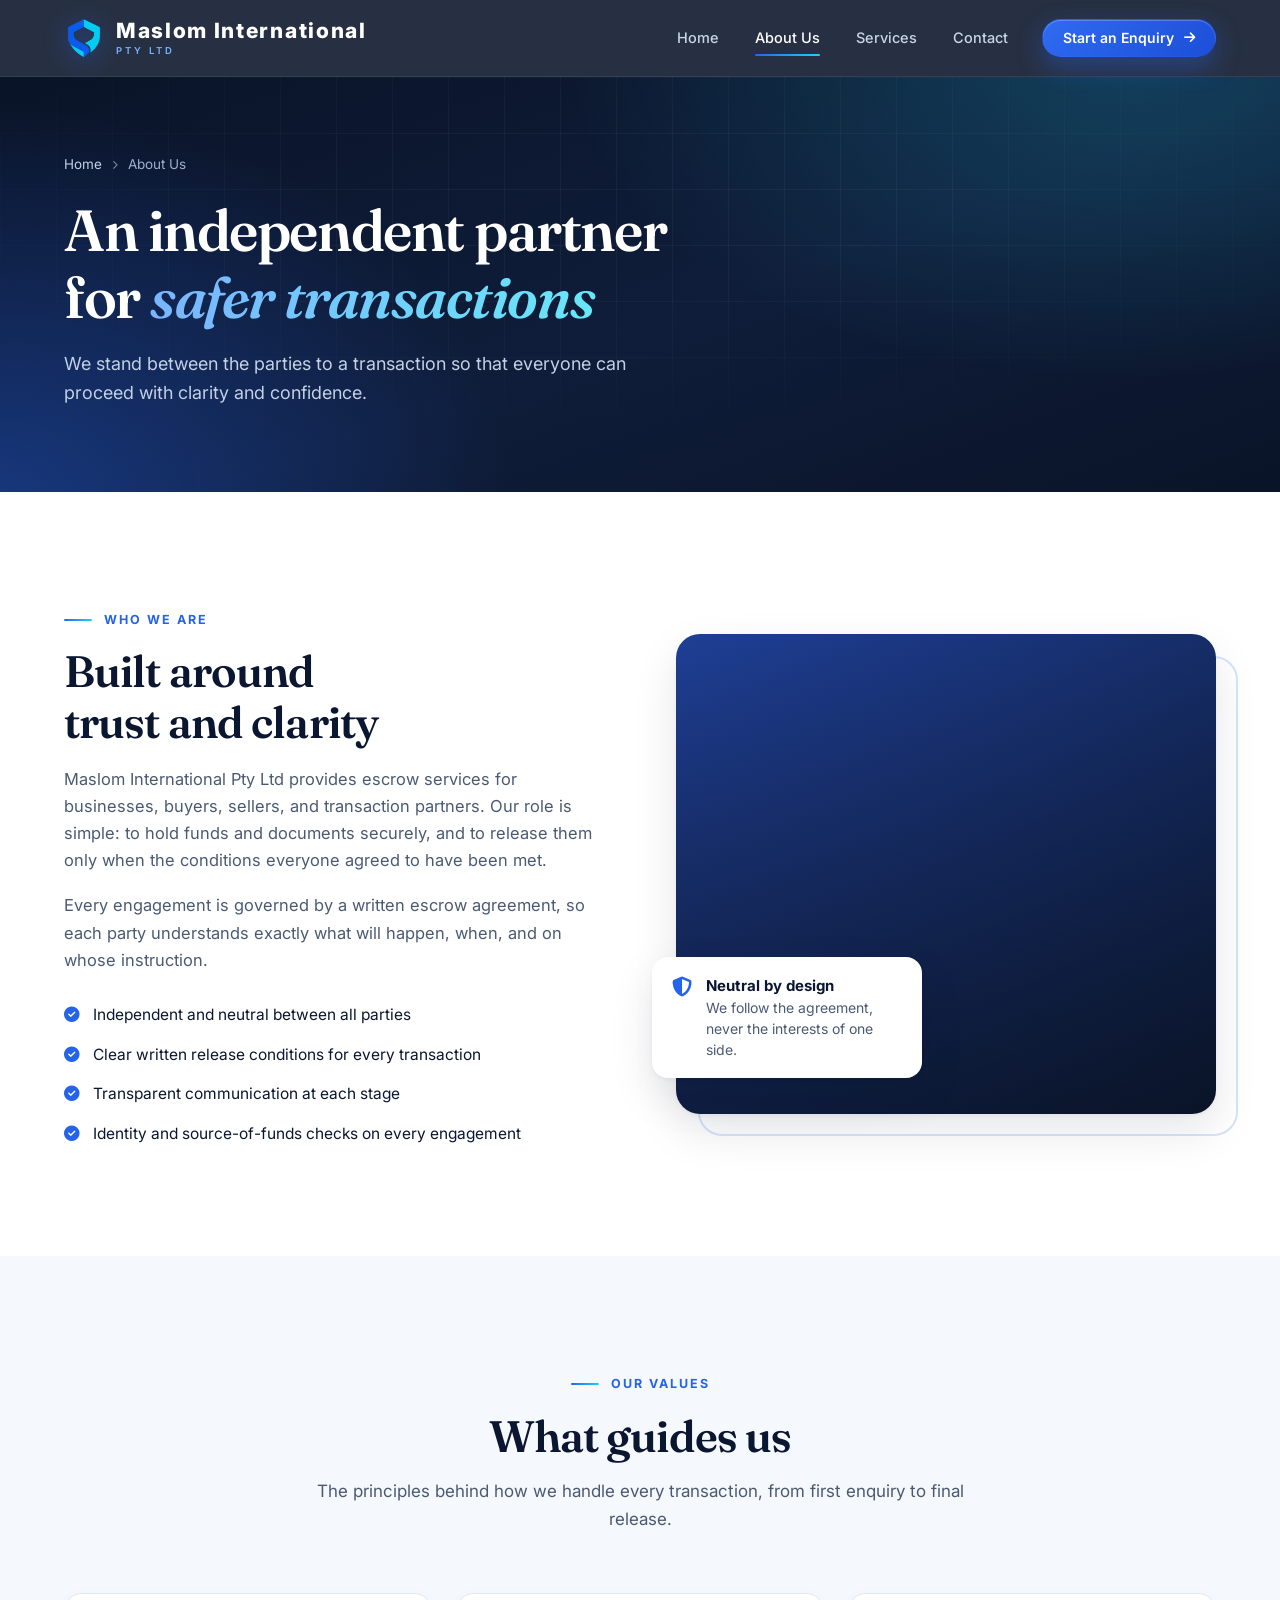
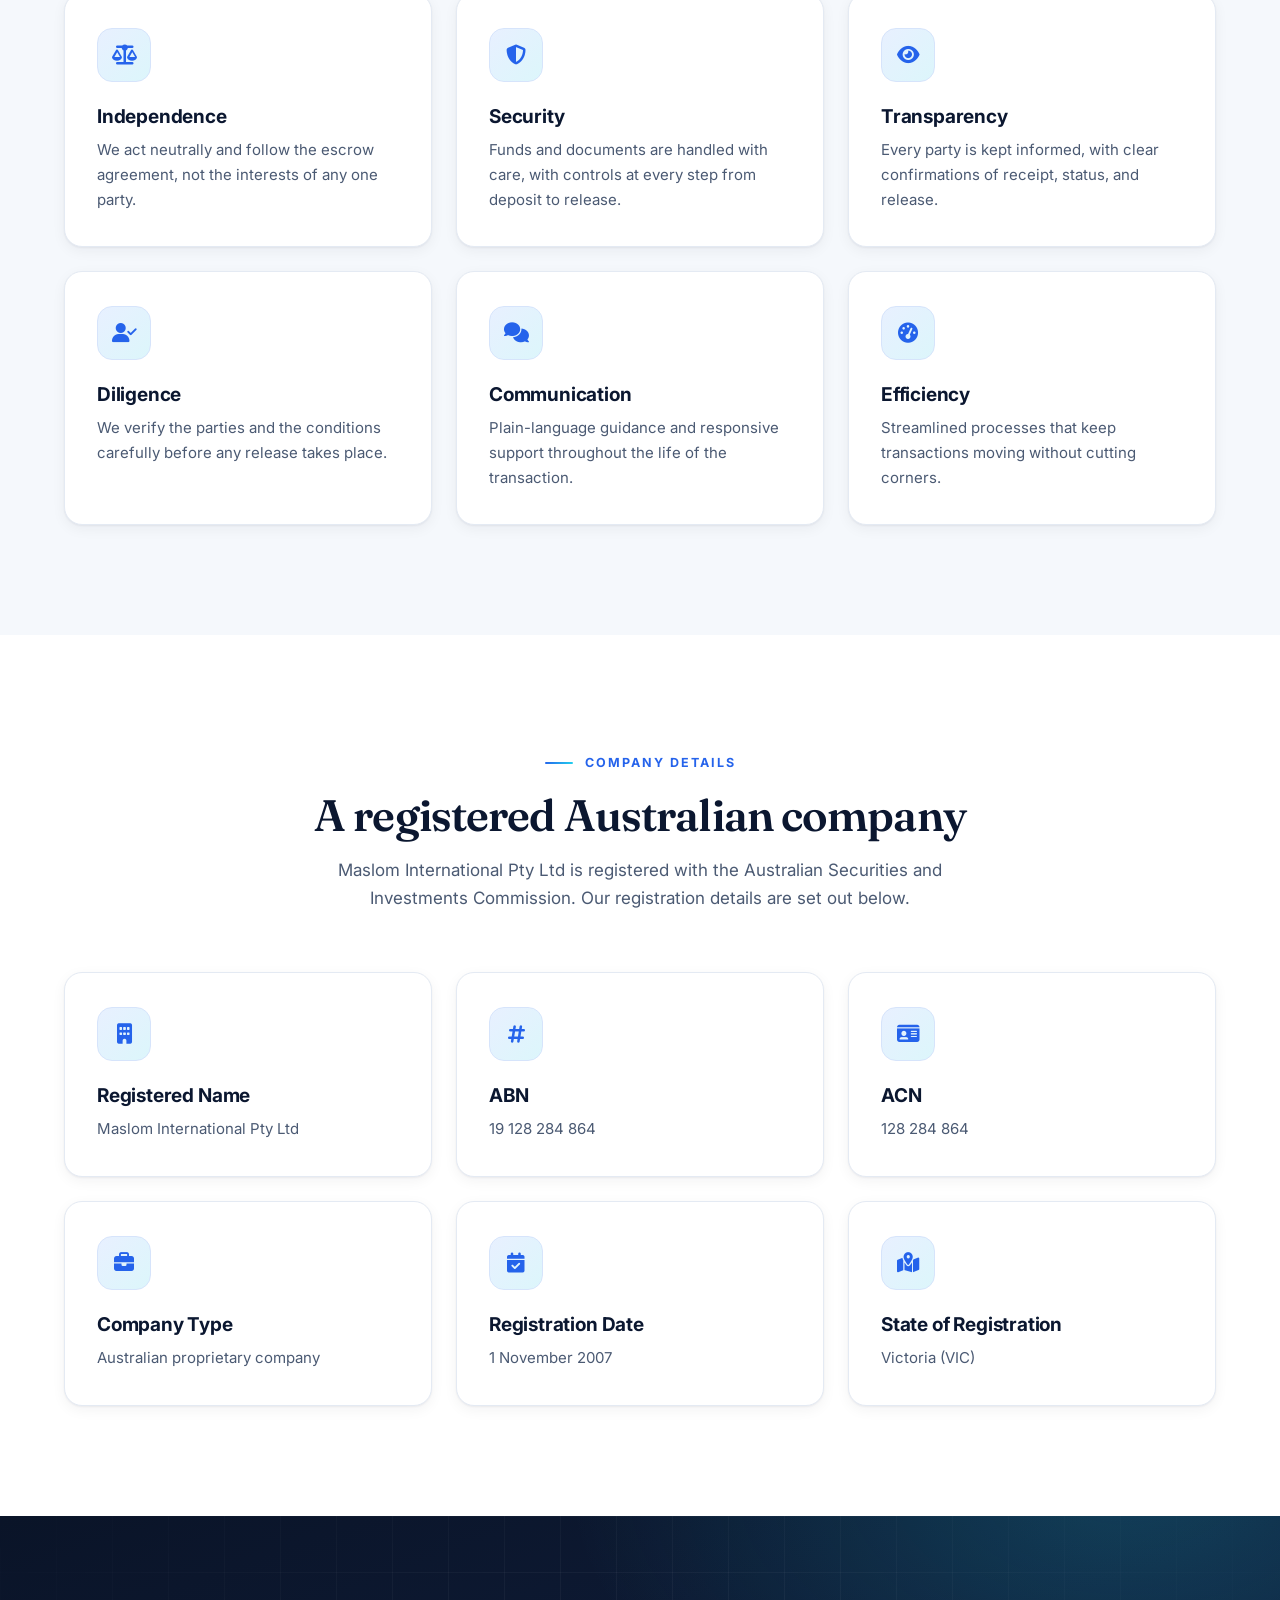
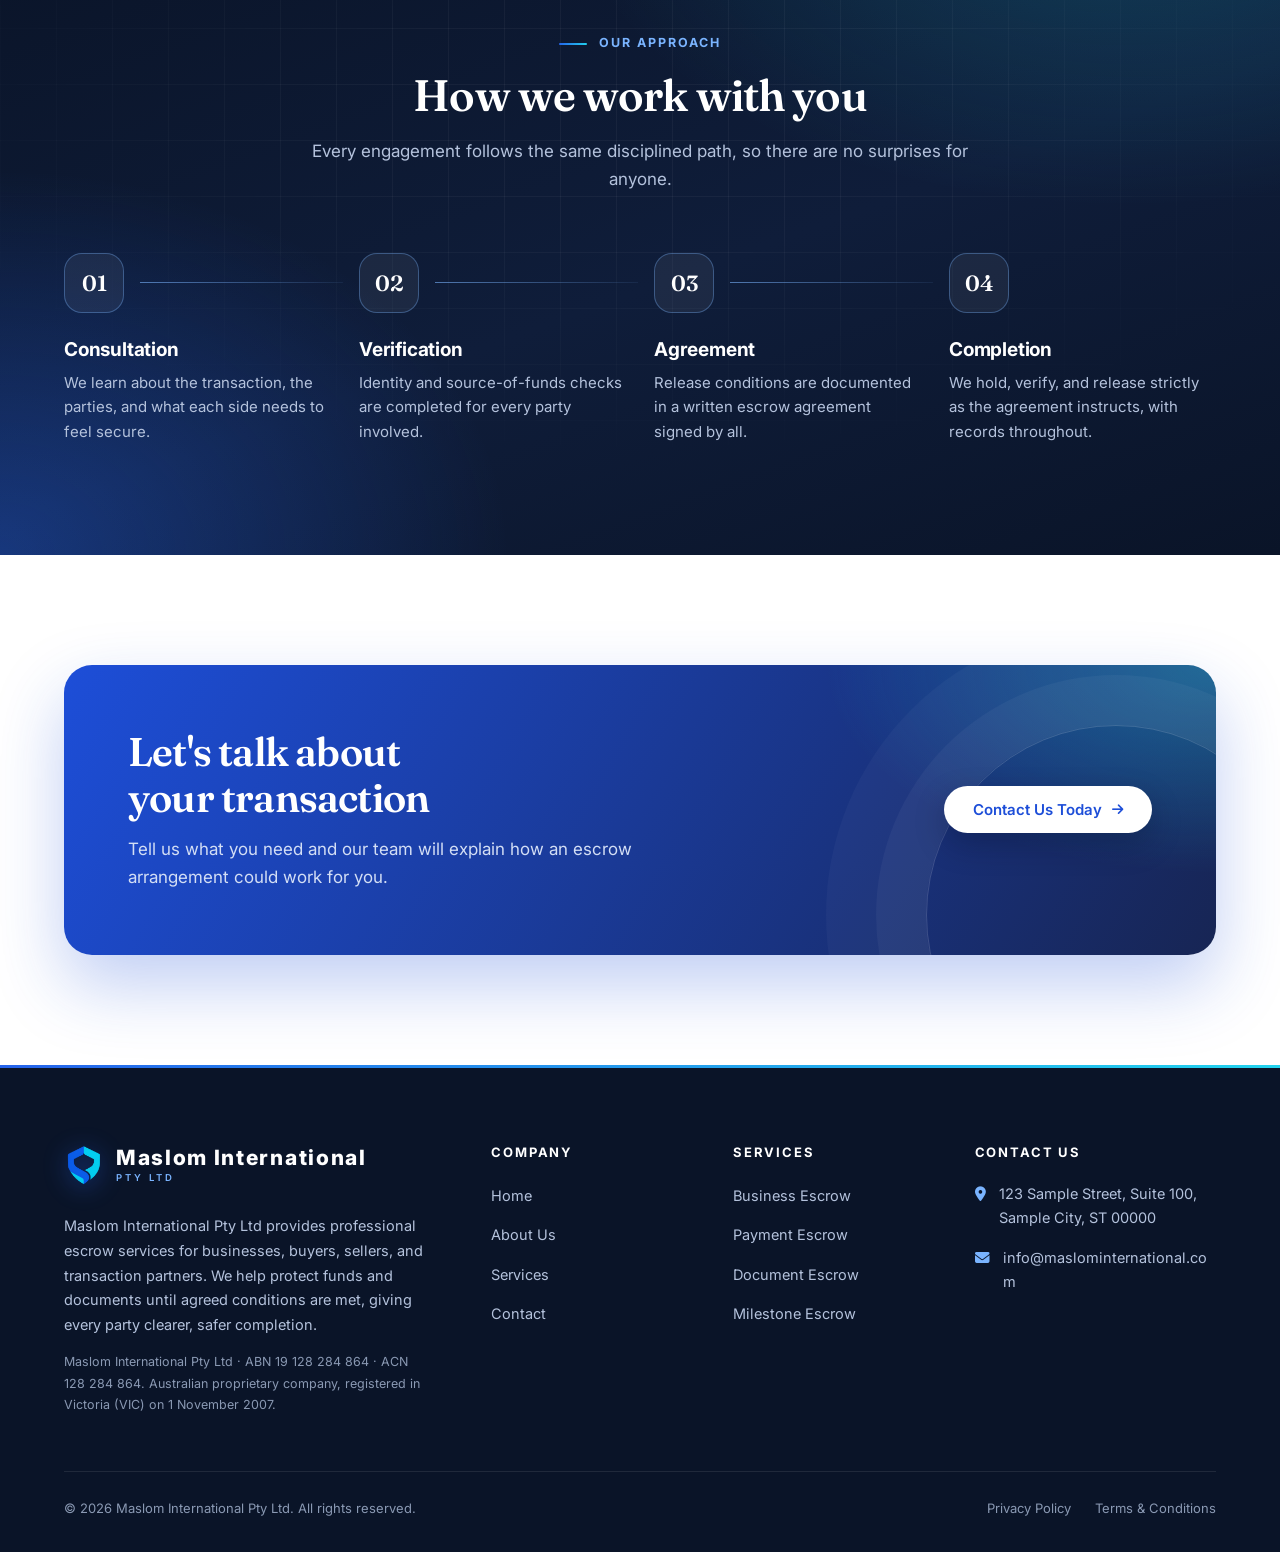
==== commit 92626ca9: "Add Maslom International company details and logo - Replace "Company Name" placeholder with Maslom I" ====
--- a/about.html
+++ b/about.html
@@ -3,13 +3,13 @@
 <head>
   <meta charset="UTF-8">
   <meta name="viewport" content="width=device-width, initial-scale=1.0">
-  <title>About Us | Company Name</title>
-  <meta name="description" content="Learn about Company Name, our approach to escrow, and the values that guide how we protect every transaction.">
+  <title>About Us | Maslom International Pty Ltd</title>
+  <meta name="description" content="Learn about Maslom International Pty Ltd, our approach to escrow, and the values that guide how we protect every transaction.">
   <link rel="preconnect" href="https://fonts.googleapis.com">
   <link rel="preconnect" href="https://fonts.gstatic.com" crossorigin>
   <link href="https://fonts.googleapis.com/css2?family=Fraunces:ital,opsz,wght@0,9..144,500;0,9..144,600;1,9..144,500;1,9..144,600&family=Inter:wght@400;500;600;700;800&display=swap" rel="stylesheet">
   <link rel="stylesheet" href="https://cdnjs.cloudflare.com/ajax/libs/font-awesome/6.5.2/css/all.min.css">
-  <link rel="icon" type="image/svg+xml" href="favicon.svg">
+  <link rel="icon" type="image/png" href="images/logo-mark.png">
   <link rel="stylesheet" href="css/style.css">
 </head>
 <body>
@@ -29,7 +29,7 @@
         <div class="reveal">
           <span class="eyebrow">Who We Are</span>
           <h2>Built around trust and clarity</h2>
-          <p>Company Name provides escrow services for businesses, buyers, sellers, and transaction partners. Our role is simple: to hold funds and documents securely, and to release them only when the conditions everyone agreed to have been met.</p>
+          <p>Maslom International Pty Ltd provides escrow services for businesses, buyers, sellers, and transaction partners. Our role is simple: to hold funds and documents securely, and to release them only when the conditions everyone agreed to have been met.</p>
           <p>Every engagement is governed by a written escrow agreement, so each party understands exactly what will happen, when, and on whose instruction.</p>
           <ul class="check-list">
             <li><i class="fa-solid fa-circle-check"></i><span>Independent and neutral between all parties</span></li>
@@ -90,6 +90,48 @@
       </div>
     </section>
 
+    <section class="section">
+      <div class="container">
+        <div class="section-head reveal">
+          <span class="eyebrow">Company Details</span>
+          <h2>A registered Australian company</h2>
+          <p>Maslom International Pty Ltd is registered with the Australian Securities and Investments Commission. Our registration details are set out below.</p>
+        </div>
+        <div class="grid grid-3">
+          <div class="card reveal">
+            <div class="icon-box"><i class="fa-solid fa-building"></i></div>
+            <h3>Registered Name</h3>
+            <p data-company="fullName">Maslom International Pty Ltd</p>
+          </div>
+          <div class="card reveal">
+            <div class="icon-box"><i class="fa-solid fa-hashtag"></i></div>
+            <h3>ABN</h3>
+            <p data-company="abn">19 128 284 864</p>
+          </div>
+          <div class="card reveal">
+            <div class="icon-box"><i class="fa-solid fa-id-card"></i></div>
+            <h3>ACN</h3>
+            <p data-company="acn">128 284 864</p>
+          </div>
+          <div class="card reveal">
+            <div class="icon-box"><i class="fa-solid fa-briefcase"></i></div>
+            <h3>Company Type</h3>
+            <p data-company="companyType">Australian proprietary company</p>
+          </div>
+          <div class="card reveal">
+            <div class="icon-box"><i class="fa-solid fa-calendar-check"></i></div>
+            <h3>Registration Date</h3>
+            <p data-company="registeredDate">1 November 2007</p>
+          </div>
+          <div class="card reveal">
+            <div class="icon-box"><i class="fa-solid fa-map-location-dot"></i></div>
+            <h3>State of Registration</h3>
+            <p data-company="state">Victoria (VIC)</p>
+          </div>
+        </div>
+      </div>
+    </section>
+
     <section class="section section-dark">
       <div class="container">
         <div class="section-head reveal">
--- a/css/style.css
+++ b/css/style.css
@@ -1,4 +1,4 @@
-/* ===== Company Name — shared styles ===== */
+/* ===== Maslom International — shared styles ===== */
 :root {
   --navy: #0a1428;
   --navy-2: #0f1d3a;
@@ -101,7 +101,8 @@
   width: 40px;
   height: 40px;
   flex-shrink: 0;
-  filter: drop-shadow(0 4px 12px rgba(34, 211, 238, 0.35));
+  object-fit: contain;
+  filter: drop-shadow(0 4px 12px rgba(37, 99, 235, 0.45));
   transition: transform 0.25s;
 }
 
